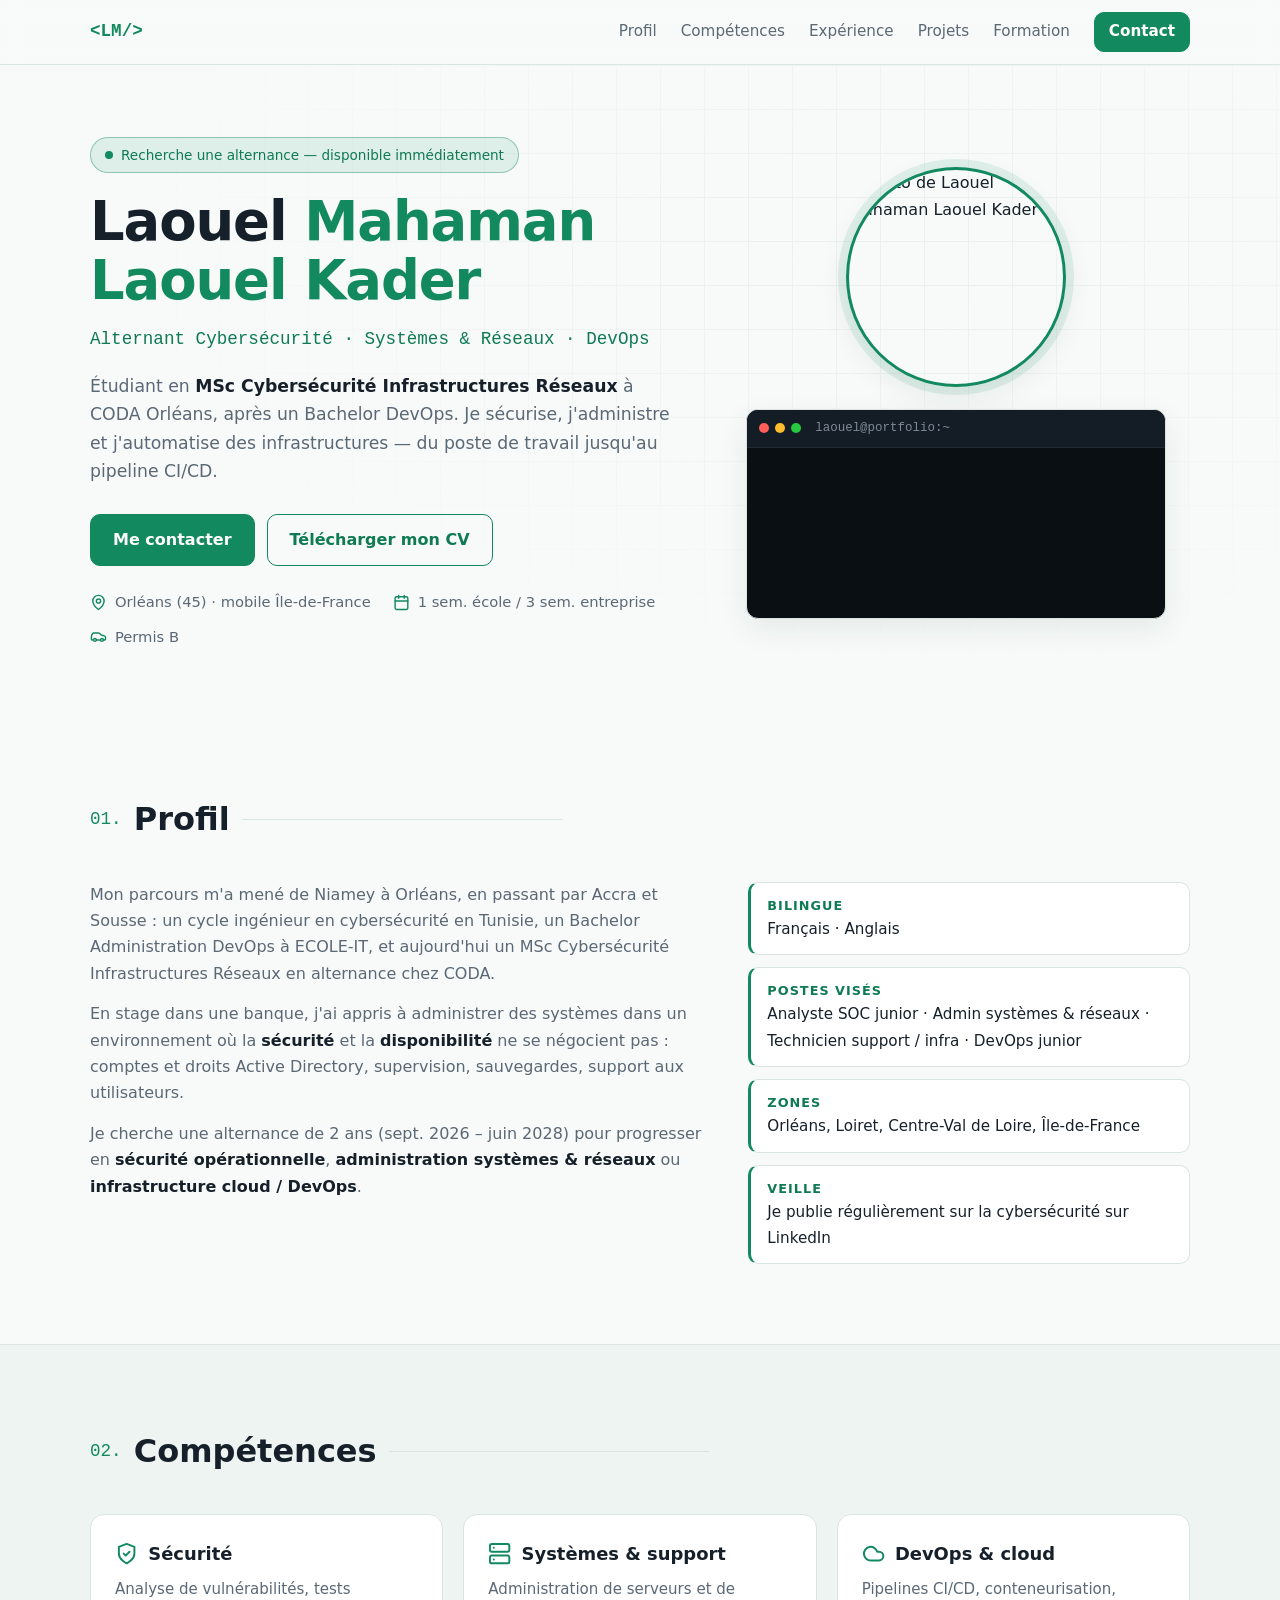
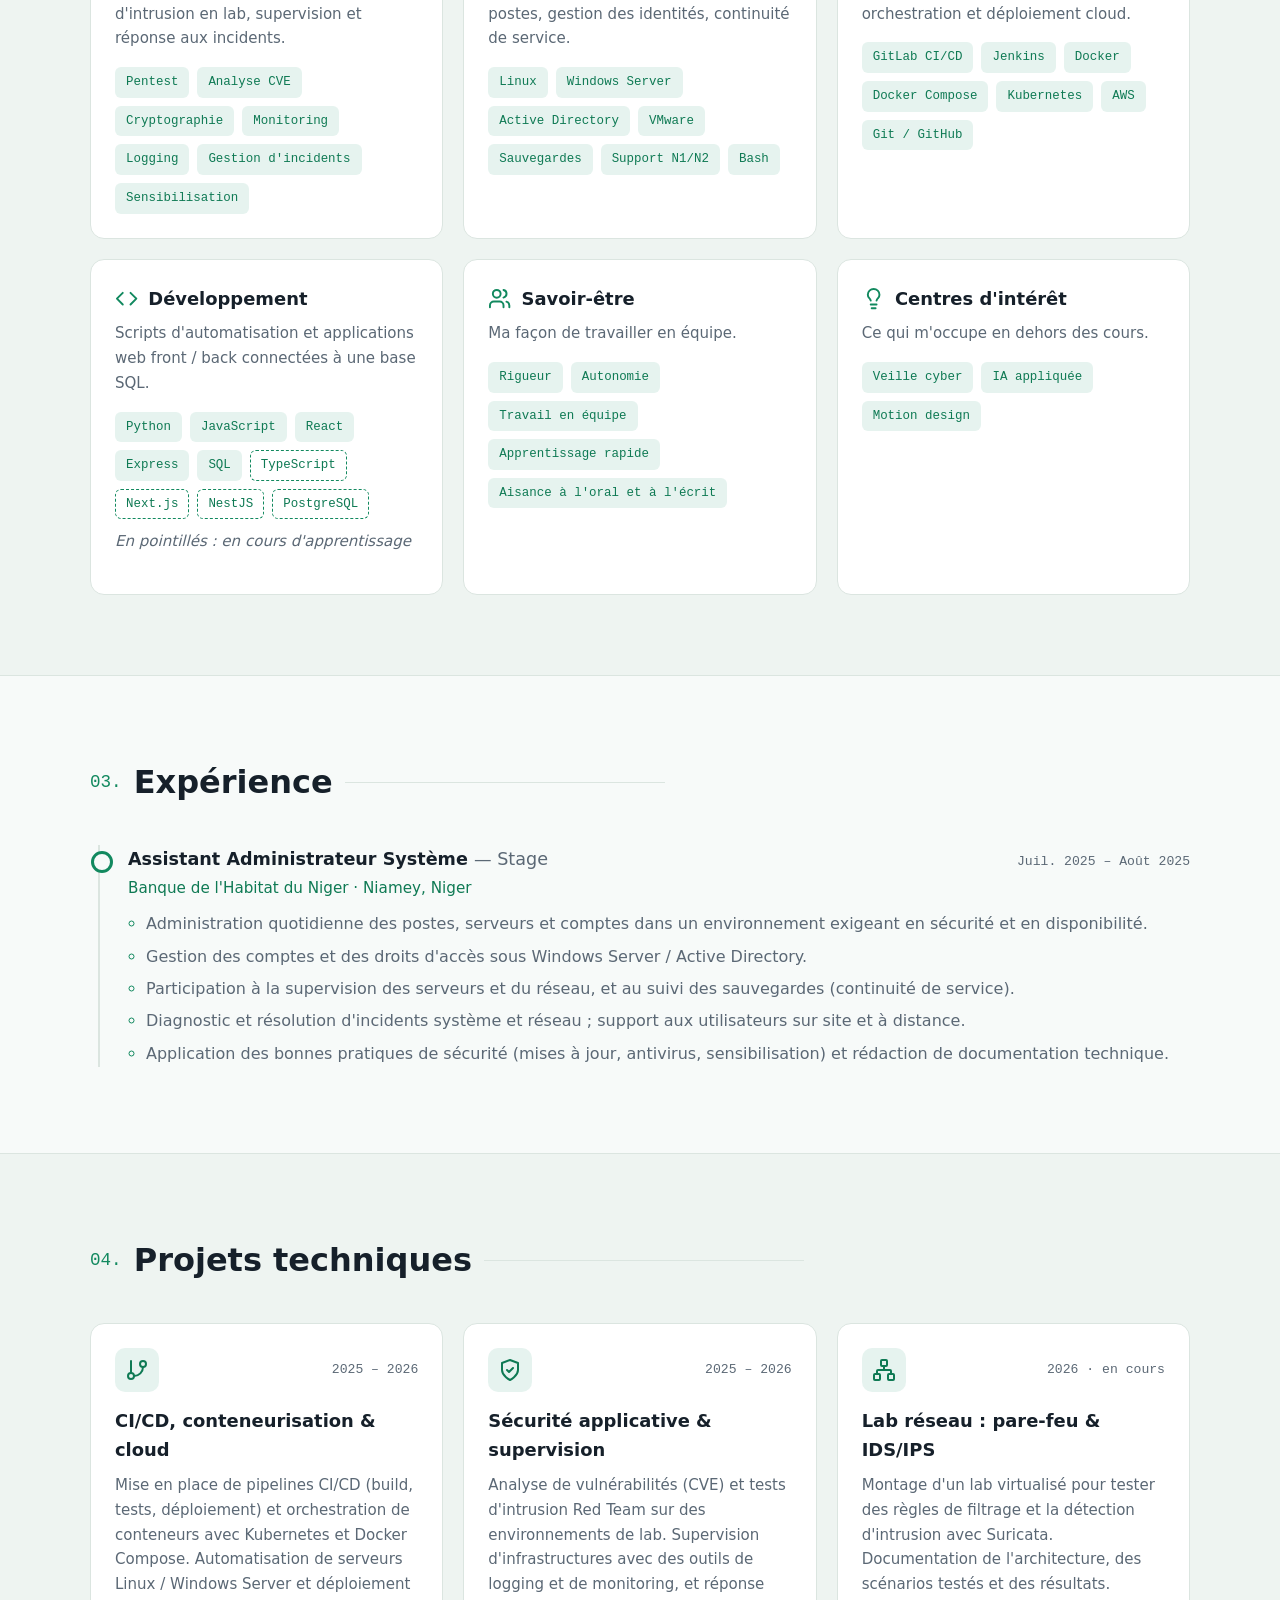
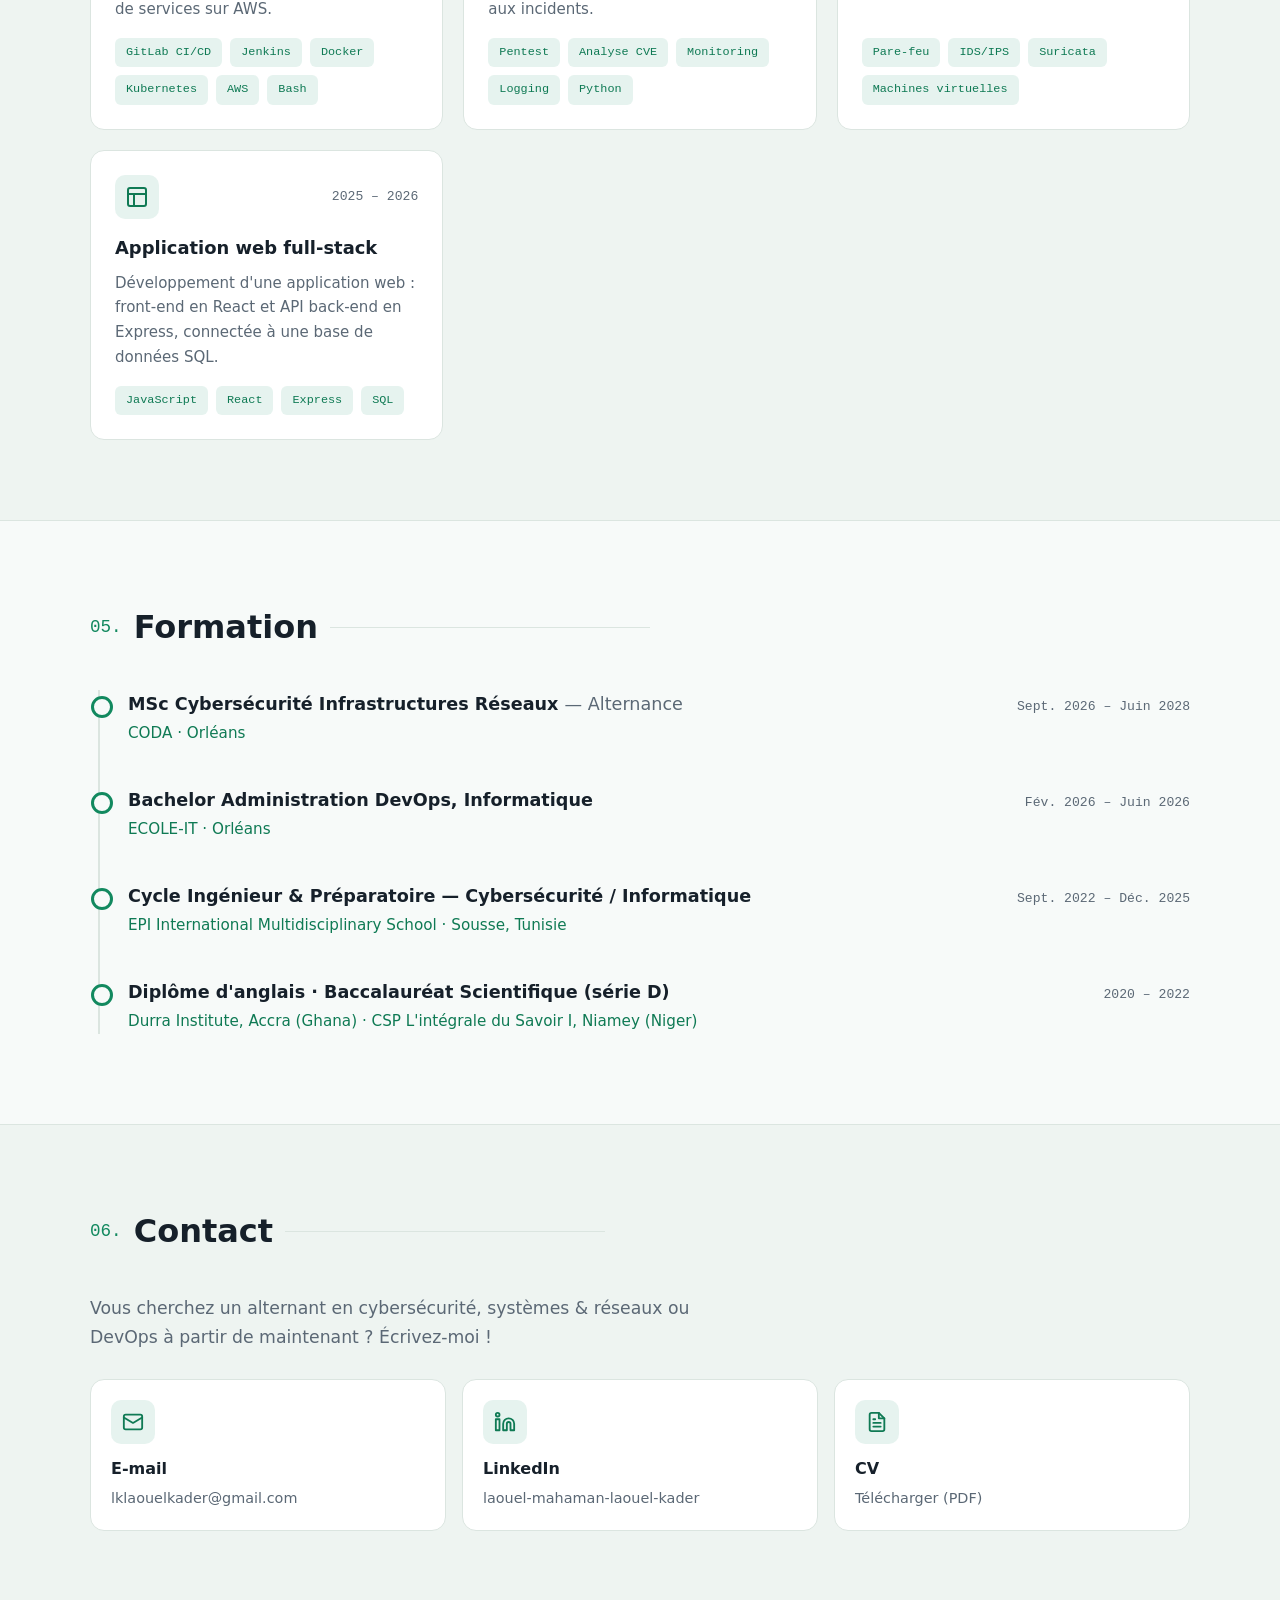
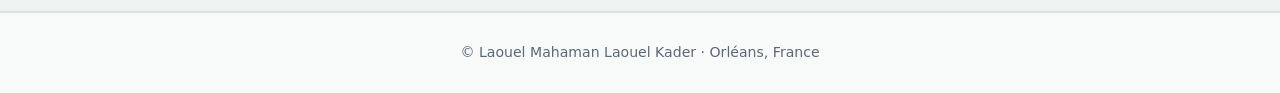
==== index.html @ b9f21e11 "Rename index (2).html to index.html" ====
<!doctype html>
<html lang="fr">
<head>
  <meta charset="utf-8">
  <meta name="viewport" content="width=device-width, initial-scale=1">
  <title>Laouel Mahaman Laouel Kader — Cybersécurité · Systèmes & Réseaux · DevOps</title>
  <meta name="description" content="Portfolio de Laouel Mahaman Laouel Kader, étudiant en MSc Cybersécurité Infrastructures Réseaux (CODA Orléans), à la recherche d'une alternance en cybersécurité, systèmes & réseaux ou DevOps.">
  <meta property="og:title" content="Laouel Mahaman Laouel Kader — Portfolio">
  <meta property="og:description" content="Alternant Cybersécurité · Systèmes & Réseaux · DevOps — Orléans / Île-de-France">
  <meta property="og:image" content="assets/photo.jpg">
  <link rel="icon" href="assets/favicon.png">
  <link rel="stylesheet" href="style.css">
</head>
<body>
  <a class="skip" href="#main">Aller au contenu</a>
  <svg width="0" height="0" style="position:absolute" aria-hidden="true" focusable="false">
    <defs>
      <symbol id="i-pin" viewBox="0 0 24 24"><path d="M20 10c0 6-8 12-8 12S4 16 4 10a8 8 0 1 1 16 0z"/><circle cx="12" cy="10" r="3"/></symbol>
      <symbol id="i-calendar" viewBox="0 0 24 24"><rect x="3" y="4" width="18" height="18" rx="2"/><path d="M16 2v4M8 2v4M3 10h18"/></symbol>
      <symbol id="i-car" viewBox="0 0 24 24"><path d="M19 17h2c.6 0 1-.4 1-1v-3c0-.9-.7-1.7-1.5-1.9C18.7 10.6 16 10 16 10s-1.3-1.4-2.2-2.3c-.5-.4-1.1-.7-1.8-.7H5c-.6 0-1.1.4-1.4.9l-1.4 2.9A3.7 3.7 0 0 0 2 12v4c0 .6.4 1 1 1h2"/><circle cx="7" cy="17" r="2"/><path d="M9 17h6"/><circle cx="17" cy="17" r="2"/></symbol>
      <symbol id="i-shield" viewBox="0 0 24 24"><path d="M12 22s8-4 8-10V5l-8-3-8 3v7c0 6 8 10 8 10z"/><path d="m9 12 2 2 4-4"/></symbol>
      <symbol id="i-server" viewBox="0 0 24 24"><rect x="2" y="2" width="20" height="8" rx="2"/><rect x="2" y="14" width="20" height="8" rx="2"/><path d="M6 6h.01M6 18h.01"/></symbol>
      <symbol id="i-cloud" viewBox="0 0 24 24"><path d="M17.5 19H9a7 7 0 1 1 6.7-9h1.8a4.5 4.5 0 1 1 0 9z"/></symbol>
      <symbol id="i-code" viewBox="0 0 24 24"><path d="m16 18 6-6-6-6M8 6l-6 6 6 6"/></symbol>
      <symbol id="i-users" viewBox="0 0 24 24"><path d="M16 21v-2a4 4 0 0 0-4-4H6a4 4 0 0 0-4 4v2"/><circle cx="9" cy="7" r="4"/><path d="M22 21v-2a4 4 0 0 0-3-3.9M16 3.1a4 4 0 0 1 0 7.8"/></symbol>
      <symbol id="i-bulb" viewBox="0 0 24 24"><path d="M15 14c.2-1 .7-1.7 1.5-2.5 1-.9 1.5-2.2 1.5-3.5A6 6 0 0 0 6 8c0 1 .2 2.2 1.5 3.5.7.7 1.3 1.5 1.5 2.5"/><path d="M9 18h6M10 22h4"/></symbol>
      <symbol id="i-branch" viewBox="0 0 24 24"><path d="M6 3v12"/><circle cx="18" cy="6" r="3"/><circle cx="6" cy="18" r="3"/><path d="M18 9a9 9 0 0 1-9 9"/></symbol>
      <symbol id="i-layout" viewBox="0 0 24 24"><rect x="3" y="3" width="18" height="18" rx="2"/><path d="M3 9h18M9 21V9"/></symbol>
      <symbol id="i-network" viewBox="0 0 24 24"><rect x="16" y="16" width="6" height="6" rx="1"/><rect x="2" y="16" width="6" height="6" rx="1"/><rect x="9" y="2" width="6" height="6" rx="1"/><path d="M5 16v-3a1 1 0 0 1 1-1h12a1 1 0 0 1 1 1v3M12 12V8"/></symbol>
      <symbol id="i-mail" viewBox="0 0 24 24"><rect x="2" y="4" width="20" height="16" rx="2"/><path d="m22 7-10 6L2 7"/></symbol>
      <symbol id="i-linkedin" viewBox="0 0 24 24"><path d="M16 8a6 6 0 0 1 6 6v7h-4v-7a2 2 0 0 0-4 0v7h-4v-7a6 6 0 0 1 6-6z"/><rect x="2" y="9" width="4" height="12"/><circle cx="4" cy="4" r="2"/></symbol>
      <symbol id="i-file" viewBox="0 0 24 24"><path d="M14 2H6a2 2 0 0 0-2 2v16a2 2 0 0 0 2 2h12a2 2 0 0 0 2-2V8z"/><path d="M14 2v6h6M16 13H8M16 17H8M10 9H8"/></symbol>
      <symbol id="i-github" viewBox="0 0 24 24"><path d="M15 22v-4a4.8 4.8 0 0 0-1-3.5c3 0 6-2 6-5.5.08-1.25-.27-2.48-1-3.5.28-1.15.28-2.35 0-3.5 0 0-1 0-3 1.5-2.64-.5-5.36-.5-8 0C6 2 5 2 5 2c-.3 1.15-.3 2.35 0 3.5A5.403 5.403 0 0 0 4 9c0 3.5 3 5.5 6 5.5-.39.49-.68 1.05-.85 1.65-.17.6-.22 1.23-.15 1.85v4"/><path d="M9 18c-4.51 2-5-2-7-2"/></symbol>
    </defs>
  </svg>

  <header class="nav" id="top">
    <div class="wrap nav-inner">
      <a href="#top" class="logo">&lt;LM/&gt;</a>
      <button class="menu-btn" aria-label="Ouvrir le menu" aria-expanded="false"><svg class="ico" aria-hidden="true" focusable="false"><path d="M4 6h16M4 12h16M4 18h16"/></svg></button>
      <nav class="links">
        <a href="#about">Profil</a>
        <a href="#skills">Compétences</a>
        <a href="#experience">Expérience</a>
        <a href="#projects">Projets</a>
        <a href="#education">Formation</a>
        <a href="#contact" class="btn btn-sm">Contact</a>
      </nav>
    </div>
  </header>

  <main id="main">
    <!-- HERO -->
    <section class="hero">
      <div class="wrap hero-grid">
        <div>
          <span class="badge"><span class="dot"></span>Recherche une alternance — disponible immédiatement</span>
          <h1>Laouel <span class="accent">Mahaman Laouel Kader</span></h1>
          <p class="role">Alternant Cybersécurité · Systèmes &amp; Réseaux · DevOps</p>
          <p class="lead">Étudiant en <strong>MSc Cybersécurité Infrastructures Réseaux</strong> à CODA Orléans, après un Bachelor DevOps.
            Je sécurise, j'administre et j'automatise des infrastructures — du poste de travail jusqu'au pipeline CI/CD.</p>
          <div class="cta">
            <a class="btn" href="#contact">Me contacter</a>
            <a class="btn btn-ghost" href="assets/CV_Laouel_Mahaman_Laouel_Kader.pdf" target="_blank" rel="noopener">Télécharger mon CV</a>
          </div>
          <ul class="facts">
            <li><svg class="ico" aria-hidden="true" focusable="false"><use href="#i-pin"/></svg>Orléans (45) · mobile Île-de-France</li>
            <li><svg class="ico" aria-hidden="true" focusable="false"><use href="#i-calendar"/></svg>1 sem. école / 3 sem. entreprise</li>
            <li><svg class="ico" aria-hidden="true" focusable="false"><use href="#i-car"/></svg>Permis B</li>
          </ul>
        </div>
        <div class="hero-side">
          <img class="avatar" src="assets/photo.jpg" alt="Photo de Laouel Mahaman Laouel Kader" width="240" height="240">
          <div class="terminal" aria-hidden="true">
            <div class="term-bar"><span></span><span></span><span></span><em>laouel@portfolio:~</em></div>
            <pre id="term"></pre>
          </div>
        </div>
      </div>
    </section>

    <!-- PROFIL -->
    <section id="about" class="section">
      <div class="wrap">
        <h2><span class="num">01.</span> Profil</h2>
        <div class="about-grid">
          <div>
            <p>Mon parcours m'a mené de Niamey à Orléans, en passant par Accra et Sousse : un cycle ingénieur en cybersécurité en Tunisie,
              un Bachelor Administration DevOps à ECOLE-IT, et aujourd'hui un MSc Cybersécurité Infrastructures Réseaux en alternance chez CODA.</p>
            <p>En stage dans une banque, j'ai appris à administrer des systèmes dans un environnement où la <strong>sécurité</strong> et la
              <strong>disponibilité</strong> ne se négocient pas : comptes et droits Active Directory, supervision, sauvegardes, support aux utilisateurs.</p>
            <p>Je cherche une alternance de 2 ans (sept. 2026 – juin 2028) pour progresser en <strong>sécurité opérationnelle</strong>,
              <strong>administration systèmes &amp; réseaux</strong> ou <strong>infrastructure cloud / DevOps</strong>.</p>
          </div>
          <ul class="cards-mini">
            <li><b>Bilingue</b><span>Français · Anglais</span></li>
            <li><b>Postes visés</b><span>Analyste SOC junior · Admin systèmes &amp; réseaux · Technicien support / infra · DevOps junior</span></li>
            <li><b>Zones</b><span>Orléans, Loiret, Centre-Val de Loire, Île-de-France</span></li>
            <li><b>Veille</b><span>Je publie régulièrement sur la cybersécurité sur LinkedIn</span></li>
          </ul>
        </div>
      </div>
    </section>

    <!-- COMPÉTENCES -->
    <section id="skills" class="section alt">
      <div class="wrap">
        <h2><span class="num">02.</span> Compétences</h2>
        <div class="grid-3">
          <article class="card">
            <h3><svg class="ico" aria-hidden="true" focusable="false"><use href="#i-shield"/></svg>Sécurité</h3>
            <p>Analyse de vulnérabilités, tests d'intrusion en lab, supervision et réponse aux incidents.</p>
            <ul class="tags"><li>Pentest</li><li>Analyse CVE</li><li>Cryptographie</li><li>Monitoring</li><li>Logging</li><li>Gestion d'incidents</li><li>Sensibilisation</li></ul>
          </article>
          <article class="card">
            <h3><svg class="ico" aria-hidden="true" focusable="false"><use href="#i-server"/></svg>Systèmes &amp; support</h3>
            <p>Administration de serveurs et de postes, gestion des identités, continuité de service.</p>
            <ul class="tags"><li>Linux</li><li>Windows Server</li><li>Active Directory</li><li>VMware</li><li>Sauvegardes</li><li>Support N1/N2</li><li>Bash</li></ul>
          </article>
          <article class="card">
            <h3><svg class="ico" aria-hidden="true" focusable="false"><use href="#i-cloud"/></svg>DevOps &amp; cloud</h3>
            <p>Pipelines CI/CD, conteneurisation, orchestration et déploiement cloud.</p>
            <ul class="tags"><li>GitLab CI/CD</li><li>Jenkins</li><li>Docker</li><li>Docker Compose</li><li>Kubernetes</li><li>AWS</li><li>Git / GitHub</li></ul>
          </article>
          <article class="card">
            <h3><svg class="ico" aria-hidden="true" focusable="false"><use href="#i-code"/></svg>Développement</h3>
            <p>Scripts d'automatisation et applications web front / back connectées à une base SQL.</p>
            <ul class="tags"><li>Python</li><li>JavaScript</li><li>React</li><li>Express</li><li>SQL</li><li class="learning">TypeScript</li><li class="learning">Next.js</li><li class="learning">NestJS</li><li class="learning">PostgreSQL</li></ul>
            <p class="hint">En pointillés : en cours d'apprentissage</p>
          </article>
          <article class="card">
            <h3><svg class="ico" aria-hidden="true" focusable="false"><use href="#i-users"/></svg>Savoir-être</h3>
            <p>Ma façon de travailler en équipe.</p>
            <ul class="tags"><li>Rigueur</li><li>Autonomie</li><li>Travail en équipe</li><li>Apprentissage rapide</li><li>Aisance à l'oral et à l'écrit</li></ul>
          </article>
          <article class="card">
            <h3><svg class="ico" aria-hidden="true" focusable="false"><use href="#i-bulb"/></svg>Centres d'intérêt</h3>
            <p>Ce qui m'occupe en dehors des cours.</p>
            <ul class="tags"><li>Veille cyber</li><li>IA appliquée</li><li>Motion design</li></ul>
          </article>
        </div>
      </div>
    </section>

    <!-- EXPÉRIENCE -->
    <section id="experience" class="section">
      <div class="wrap">
        <h2><span class="num">03.</span> Expérience</h2>
        <ol class="timeline">
          <li>
            <div class="tl-head">
              <h3>Assistant Administrateur Système <span class="muted">— Stage</span></h3>
              <span class="date">Juil. 2025 – Août 2025</span>
            </div>
            <p class="org">Banque de l'Habitat du Niger · Niamey, Niger</p>
            <ul class="bullets">
              <li>Administration quotidienne des postes, serveurs et comptes dans un environnement exigeant en sécurité et en disponibilité.</li>
              <li>Gestion des comptes et des droits d'accès sous Windows Server / Active Directory.</li>
              <li>Participation à la supervision des serveurs et du réseau, et au suivi des sauvegardes (continuité de service).</li>
              <li>Diagnostic et résolution d'incidents système et réseau ; support aux utilisateurs sur site et à distance.</li>
              <li>Application des bonnes pratiques de sécurité (mises à jour, antivirus, sensibilisation) et rédaction de documentation technique.</li>
            </ul>
          </li>
        </ol>
      </div>
    </section>

    <!-- PROJETS -->
    <section id="projects" class="section alt">
      <div class="wrap">
        <h2><span class="num">04.</span> Projets techniques</h2>
        <div class="grid-3">
          <article class="card project">
            <div class="p-top"><span class="p-icon"><svg class="ico" aria-hidden="true" focusable="false"><use href="#i-branch"/></svg></span><span class="date">2025 – 2026</span></div>
            <h3>CI/CD, conteneurisation &amp; cloud</h3>
            <p>Mise en place de pipelines CI/CD (build, tests, déploiement) et orchestration de conteneurs avec Kubernetes et Docker Compose.
              Automatisation de serveurs Linux / Windows Server et déploiement de services sur AWS.</p>
            <ul class="tags sm"><li>GitLab CI/CD</li><li>Jenkins</li><li>Docker</li><li>Kubernetes</li><li>AWS</li><li>Bash</li></ul>
            <!-- Ajoute ici le lien vers le dépôt GitHub du projet, par ex. :
            <a class="p-link" href="https://github.com/TON-PSEUDO/nom-du-repo" target="_blank" rel="noopener">Voir le code →</a> -->
          </article>
          <article class="card project">
            <div class="p-top"><span class="p-icon"><svg class="ico" aria-hidden="true" focusable="false"><use href="#i-shield"/></svg></span><span class="date">2025 – 2026</span></div>
            <h3>Sécurité applicative &amp; supervision</h3>
            <p>Analyse de vulnérabilités (CVE) et tests d'intrusion Red Team sur des environnements de lab.
              Supervision d'infrastructures avec des outils de logging et de monitoring, et réponse aux incidents.</p>
            <ul class="tags sm"><li>Pentest</li><li>Analyse CVE</li><li>Monitoring</li><li>Logging</li><li>Python</li></ul>
            <!-- <a class="p-link" href="https://github.com/TON-PSEUDO/nom-du-repo" target="_blank" rel="noopener">Voir le code →</a> -->
          </article>
          <article class="card project">
            <div class="p-top"><span class="p-icon"><svg class="ico" aria-hidden="true" focusable="false"><use href="#i-network"/></svg></span><span class="date">2026 · en cours</span></div>
            <h3>Lab réseau : pare-feu &amp; IDS/IPS</h3>
            <p>Montage d'un lab virtualisé pour tester des règles de filtrage et la détection d'intrusion avec Suricata.
              Documentation de l'architecture, des scénarios testés et des résultats.</p>
            <ul class="tags sm"><li>Pare-feu</li><li>IDS/IPS</li><li>Suricata</li><li>Machines virtuelles</li></ul>
          </article>
          <article class="card project">
            <div class="p-top"><span class="p-icon"><svg class="ico" aria-hidden="true" focusable="false"><use href="#i-layout"/></svg></span><span class="date">2025 – 2026</span></div>
            <h3>Application web full-stack</h3>
            <p>Développement d'une application web : front-end en React et API back-end en Express, connectée à une base de données SQL.</p>
            <ul class="tags sm"><li>JavaScript</li><li>React</li><li>Express</li><li>SQL</li></ul>
            <!-- <a class="p-link" href="https://github.com/TON-PSEUDO/nom-du-repo" target="_blank" rel="noopener">Voir le code →</a> -->
          </article>
        </div>
      </div>
    </section>

    <!-- FORMATION -->
    <section id="education" class="section">
      <div class="wrap">
        <h2><span class="num">05.</span> Formation</h2>
        <ol class="timeline">
          <li>
            <div class="tl-head"><h3>MSc Cybersécurité Infrastructures Réseaux <span class="muted">— Alternance</span></h3><span class="date">Sept. 2026 – Juin 2028</span></div>
            <p class="org">CODA · Orléans</p>
          </li>
          <li>
            <div class="tl-head"><h3>Bachelor Administration DevOps, Informatique</h3><span class="date">Fév. 2026 – Juin 2026</span></div>
            <p class="org">ECOLE-IT · Orléans</p>
          </li>
          <li>
            <div class="tl-head"><h3>Cycle Ingénieur &amp; Préparatoire — Cybersécurité / Informatique</h3><span class="date">Sept. 2022 – Déc. 2025</span></div>
            <p class="org">EPI International Multidisciplinary School · Sousse, Tunisie</p>
          </li>
          <li>
            <div class="tl-head"><h3>Diplôme d'anglais · Baccalauréat Scientifique (série D)</h3><span class="date">2020 – 2022</span></div>
            <p class="org">Durra Institute, Accra (Ghana) · CSP L'intégrale du Savoir I, Niamey (Niger)</p>
          </li>
        </ol>
      </div>
    </section>

    <!-- CONTACT -->
    <section id="contact" class="section alt">
      <div class="wrap contact">
        <h2><span class="num">06.</span> Contact</h2>
        <p class="lead">Vous cherchez un alternant en cybersécurité, systèmes &amp; réseaux ou DevOps à partir de maintenant ? Écrivez-moi !</p>
        <div class="contact-grid">
          <a class="contact-card" href="mailto:lklaouelkader@gmail.com"><span><svg class="ico" aria-hidden="true" focusable="false"><use href="#i-mail"/></svg></span><b>E-mail</b><em>lklaouelkader@gmail.com</em></a>
          <a class="contact-card" href="https://www.linkedin.com/in/laouel-mahaman-laouel-kader" target="_blank" rel="noopener"><span><svg class="ico" aria-hidden="true" focusable="false"><use href="#i-linkedin"/></svg></span><b>LinkedIn</b><em>laouel-mahaman-laouel-kader</em></a>
          <a class="contact-card" href="assets/CV_Laouel_Mahaman_Laouel_Kader.pdf" target="_blank" rel="noopener"><span><svg class="ico" aria-hidden="true" focusable="false"><use href="#i-file"/></svg></span><b>CV</b><em>Télécharger (PDF)</em></a>
          <!-- Décommente pour ajouter ton GitHub :
          <a class="contact-card" href="https://github.com/TON-PSEUDO" target="_blank" rel="noopener"><span><svg class="ico" aria-hidden="true" focusable="false"><use href="#i-github"/></svg></span><b>GitHub</b><em>TON-PSEUDO</em></a> -->
        </div>
      </div>
    </section>
  </main>

  <footer class="footer">
    <div class="wrap">© <span id="year"></span> Laouel Mahaman Laouel Kader · Orléans, France</div>
  </footer>

  <script src="script.js"></script>
</body>
</html>
---- style.css ----
/* ===== Thème (sombre par défaut, clair si le système le demande ou via data-theme) ===== */
:root {
  --bg: #0d141c;
  --bg-alt: #111b25;
  --card: #16222e;
  --border: #243241;
  --text: #e6edf3;
  --muted: #9aa8b6;
  --accent: #22b07d;
  --accent-2: #39d39a;
  --accent-soft: rgba(34, 176, 125, .12);
  --shadow: 0 10px 30px rgba(0, 0, 0, .35);
  --radius: 14px;
  --mono: ui-monospace, "SFMono-Regular", "JetBrains Mono", Menlo, Consolas, monospace;
  color-scheme: dark;
}
@media (prefers-color-scheme: light) {
  :root:not([data-theme="dark"]) {
    --bg: #f7faf9; --bg-alt: #eef4f1; --card: #ffffff; --border: #dbe5e0;
    --text: #16202a; --muted: #5b6875; --accent: #12895f; --accent-2: #0f7a54;
    --accent-soft: rgba(18, 137, 95, .1); --shadow: 0 10px 30px rgba(16, 40, 30, .08);
    color-scheme: light;
  }
}

* { box-sizing: border-box; margin: 0; padding: 0; }
html { scroll-behavior: smooth; scroll-padding-top: 72px; }
body {
  font-family: system-ui, -apple-system, "Segoe UI", Roboto, "Helvetica Neue", Arial, sans-serif;
  background: var(--bg); color: var(--text); line-height: 1.65; font-size: 16px;
  -webkit-font-smoothing: antialiased;
}
img { max-width: 100%; display: block; }
.ico {
  width: 1.15em; height: 1.15em; flex-shrink: 0;
  fill: none; stroke: currentColor; stroke-width: 2; stroke-linecap: round; stroke-linejoin: round;
}
a { color: var(--accent-2); text-decoration: none; }
a:hover { text-decoration: underline; }
strong { color: var(--text); }
.wrap { width: min(1100px, 100% - 32px); margin-inline: auto; }
.skip { position: absolute; left: -999px; top: 8px; background: var(--accent); color: #fff; padding: 8px 12px; border-radius: 8px; z-index: 100; }
.skip:focus { left: 8px; }
.accent { color: var(--accent); }
.muted { color: var(--muted); font-weight: 400; }

/* ===== Boutons ===== */
.btn {
  display: inline-flex; align-items: center; gap: 8px; padding: 12px 22px; border-radius: 10px;
  background: var(--accent); color: #fff; font-weight: 600; border: 1px solid var(--accent);
  transition: transform .15s, background .15s;
}
.btn:hover { text-decoration: none; transform: translateY(-2px); background: var(--accent-2); }
.btn-ghost { background: transparent; color: var(--accent-2); }
.btn-ghost:hover { background: var(--accent-soft); }
.btn-sm { padding: 6px 14px; font-size: .9rem; color: #fff !important; }

/* ===== Navigation ===== */
.nav {
  position: sticky; top: 0; z-index: 50; backdrop-filter: blur(10px);
  background: color-mix(in srgb, var(--bg) 82%, transparent); border-bottom: 1px solid var(--border);
}
.nav-inner { display: flex; align-items: center; justify-content: space-between; height: 64px; }
.logo { font-family: var(--mono); font-weight: 700; color: var(--accent); font-size: 1.1rem; }
.links { display: flex; align-items: center; gap: 24px; }
.links a { color: var(--muted); font-size: .95rem; }
.links a:hover { color: var(--text); text-decoration: none; }
.menu-btn { display: none; background: none; border: 1px solid var(--border); color: var(--text); font-size: 1.2rem; border-radius: 8px; padding: 6px 10px; cursor: pointer; line-height: 0; }

/* ===== Hero ===== */
.hero { padding: 72px 0 64px; position: relative; overflow: hidden; }
.hero::before {
  content: ""; position: absolute; inset: 0; pointer-events: none; opacity: .5;
  background-image: linear-gradient(var(--border) 1px, transparent 1px), linear-gradient(90deg, var(--border) 1px, transparent 1px);
  background-size: 44px 44px;
  mask-image: radial-gradient(ellipse at 70% 30%, #000 0%, transparent 65%);
}
.hero-grid { display: grid; grid-template-columns: 1.25fr 1fr; gap: 48px; align-items: center; position: relative; }
.badge {
  display: inline-flex; align-items: center; gap: 8px; font-size: .85rem; color: var(--accent-2);
  background: var(--accent-soft); border: 1px solid color-mix(in srgb, var(--accent) 40%, transparent);
  padding: 6px 14px; border-radius: 999px; margin-bottom: 20px;
}
.dot { width: 8px; height: 8px; border-radius: 50%; background: var(--accent); box-shadow: 0 0 0 0 var(--accent); animation: pulse 2s infinite; }
@keyframes pulse { 0% { box-shadow: 0 0 0 0 rgba(34,176,125,.6) } 70% { box-shadow: 0 0 0 10px rgba(34,176,125,0) } 100% { box-shadow: 0 0 0 0 rgba(34,176,125,0) } }
h1 { font-size: clamp(2.1rem, 5vw, 3.4rem); line-height: 1.08; font-weight: 800; letter-spacing: -.02em; }
.role { font-family: var(--mono); color: var(--accent-2); margin: 14px 0 18px; font-size: clamp(.95rem, 2vw, 1.1rem); }
.lead { color: var(--muted); font-size: 1.08rem; max-width: 60ch; }
.cta { display: flex; flex-wrap: wrap; gap: 12px; margin: 28px 0 24px; }
.facts { list-style: none; display: flex; flex-wrap: wrap; gap: 10px 22px; color: var(--muted); font-size: .92rem; }
.facts li { display: inline-flex; align-items: center; gap: 8px; }
.facts .ico { color: var(--accent); }

.hero-side { display: flex; flex-direction: column; align-items: center; gap: 22px; }
.avatar {
  width: 220px; height: 220px; border-radius: 50%; object-fit: cover;
  border: 3px solid var(--accent); box-shadow: 0 0 0 8px var(--accent-soft), var(--shadow);
}
.terminal { width: 100%; max-width: 420px; background: #0a0f14; border: 1px solid var(--border); border-radius: 12px; box-shadow: var(--shadow); overflow: hidden; }
.term-bar { display: flex; align-items: center; gap: 6px; padding: 8px 12px; background: #141c25; border-bottom: 1px solid #1f2a36; }
.term-bar span { width: 10px; height: 10px; border-radius: 50%; background: #ff5f57; }
.term-bar span:nth-child(2) { background: #febc2e; }
.term-bar span:nth-child(3) { background: #28c840; }
.term-bar em { margin-left: 8px; font-style: normal; color: #7d8a97; font-family: var(--mono); font-size: .78rem; }
.terminal pre { font-family: var(--mono); font-size: .82rem; color: #c9d6e2; padding: 14px 16px; min-height: 170px; white-space: pre-wrap; }
.terminal .p { color: #39d39a; }
.terminal .ok { color: #39d39a; }
.cursor { display: inline-block; width: 8px; background: #39d39a; animation: blink 1s steps(1) infinite; }
@keyframes blink { 50% { opacity: 0; } }

/* ===== Sections ===== */
.section { padding: 80px 0; }
.section.alt { background: var(--bg-alt); border-block: 1px solid var(--border); }
h2 { font-size: clamp(1.6rem, 3vw, 2rem); margin-bottom: 36px; display: flex; align-items: center; gap: 12px; }
h2::after { content: ""; flex: 1; height: 1px; background: var(--border); max-width: 320px; }
.num { font-family: var(--mono); color: var(--accent); font-size: 1.1rem; font-weight: 500; }
.section p + p { margin-top: 14px; }

.about-grid { display: grid; grid-template-columns: 1.4fr 1fr; gap: 40px; }
.about-grid > div p { color: var(--muted); }
.cards-mini { list-style: none; display: grid; gap: 12px; }
.cards-mini li { background: var(--card); border: 1px solid var(--border); border-left: 3px solid var(--accent); border-radius: 10px; padding: 12px 16px; }
.cards-mini b { display: block; font-size: .8rem; text-transform: uppercase; letter-spacing: .08em; color: var(--accent-2); }
.cards-mini span { font-size: .95rem; }

.grid-3 { display: grid; grid-template-columns: repeat(3, 1fr); gap: 20px; }
.card {
  background: var(--card); border: 1px solid var(--border); border-radius: var(--radius); padding: 24px;
  transition: transform .2s, border-color .2s, box-shadow .2s;
}
.card:hover { transform: translateY(-4px); border-color: color-mix(in srgb, var(--accent) 55%, var(--border)); box-shadow: var(--shadow); }
.card h3 { font-size: 1.12rem; margin-bottom: 8px; display: flex; align-items: center; gap: 10px; }
.card h3 .ico { color: var(--accent); width: 1.3em; height: 1.3em; }
.card > p { color: var(--muted); font-size: .94rem; margin-bottom: 16px; }
.tags { list-style: none; display: flex; flex-wrap: wrap; gap: 8px; }
.tags li {
  font-family: var(--mono); font-size: .78rem; padding: 4px 10px; border-radius: 6px;
  background: var(--accent-soft); color: var(--accent-2); border: 1px solid transparent;
}
.tags li.learning { background: transparent; border: 1px dashed var(--accent); }
.tags.sm li { font-size: .74rem; }
.hint { color: var(--muted); font-size: .78rem; margin-top: 10px; font-style: italic; }

.project { display: flex; flex-direction: column; }
.project .tags { margin-top: auto; }
.p-top { display: flex; justify-content: space-between; align-items: center; margin-bottom: 14px; }
.p-icon {
  display: inline-flex; align-items: center; justify-content: center; width: 44px; height: 44px;
  border-radius: 10px; background: var(--accent-soft); color: var(--accent-2);
}
.p-icon .ico { width: 24px; height: 24px; }
.date { font-family: var(--mono); font-size: .82rem; color: var(--muted); white-space: nowrap; }
.p-link { display: inline-block; margin-top: 16px; font-weight: 600; }

/* ===== Timeline ===== */
.timeline { list-style: none; border-left: 2px solid var(--border); margin-left: 8px; }
.timeline > li { position: relative; padding: 0 0 30px 28px; }
.timeline > li:last-child { padding-bottom: 0; }
.timeline > li::before {
  content: ""; position: absolute; left: -9px; top: 6px; width: 16px; height: 16px; border-radius: 50%;
  background: var(--bg); border: 3px solid var(--accent);
}
.tl-head { display: flex; justify-content: space-between; gap: 16px; flex-wrap: wrap; align-items: baseline; }
.tl-head h3 { font-size: 1.1rem; }
.org { color: var(--accent-2); font-size: .95rem; margin: 2px 0 10px; }
.bullets { padding-left: 18px; color: var(--muted); }
.bullets li { margin-bottom: 6px; }
.bullets li::marker { color: var(--accent); }

/* ===== Contact ===== */
.contact .lead { margin-bottom: 28px; }
.contact-grid { display: grid; grid-template-columns: repeat(auto-fit, minmax(220px, 1fr)); gap: 16px; }
.contact-card {
  display: flex; flex-direction: column; gap: 4px; background: var(--card); border: 1px solid var(--border);
  border-radius: var(--radius); padding: 20px; color: var(--text); transition: transform .2s, border-color .2s;
}
.contact-card:hover { text-decoration: none; transform: translateY(-3px); border-color: var(--accent); }
.contact-card span {
  display: inline-flex; align-items: center; justify-content: center; width: 44px; height: 44px; margin-bottom: 8px;
  border-radius: 10px; background: var(--accent-soft); color: var(--accent-2);
}
.contact-card span .ico { width: 22px; height: 22px; }
.contact-card em { font-style: normal; color: var(--muted); font-size: .9rem; overflow-wrap: anywhere; }

.footer { padding: 28px 0; text-align: center; color: var(--muted); font-size: .88rem; border-top: 1px solid var(--border); }

/* ===== Apparition au scroll ===== */
.reveal { opacity: 0; transform: translateY(18px); transition: opacity .6s ease, transform .6s ease; }
.reveal.visible { opacity: 1; transform: none; }
@media (prefers-reduced-motion: reduce) {
  html { scroll-behavior: auto; }
  .reveal { opacity: 1; transform: none; transition: none; }
  .dot, .cursor { animation: none; }
}

/* ===== Responsive ===== */
@media (max-width: 900px) {
  .hero-grid, .about-grid { grid-template-columns: 1fr; }
  .hero-side { order: -1; }
  .avatar { width: 160px; height: 160px; }
  .terminal { display: none; }
  .grid-3 { grid-template-columns: 1fr 1fr; }
}
@media (max-width: 720px) {
  .menu-btn { display: block; }
  .links {
    display: none; position: absolute; top: 64px; left: 0; right: 0; flex-direction: column; gap: 0;
    background: var(--bg); border-bottom: 1px solid var(--border); padding: 8px 16px 16px;
  }
  .links.open { display: flex; }
  .links a { padding: 10px 0; width: 100%; }
  .links .btn-sm { justify-content: center; margin-top: 8px; }
  .grid-3 { grid-template-columns: 1fr; }
  .hero { padding: 40px 0 48px; }
  .section { padding: 60px 0; }
  .terminal pre { font-size: .75rem; }
}
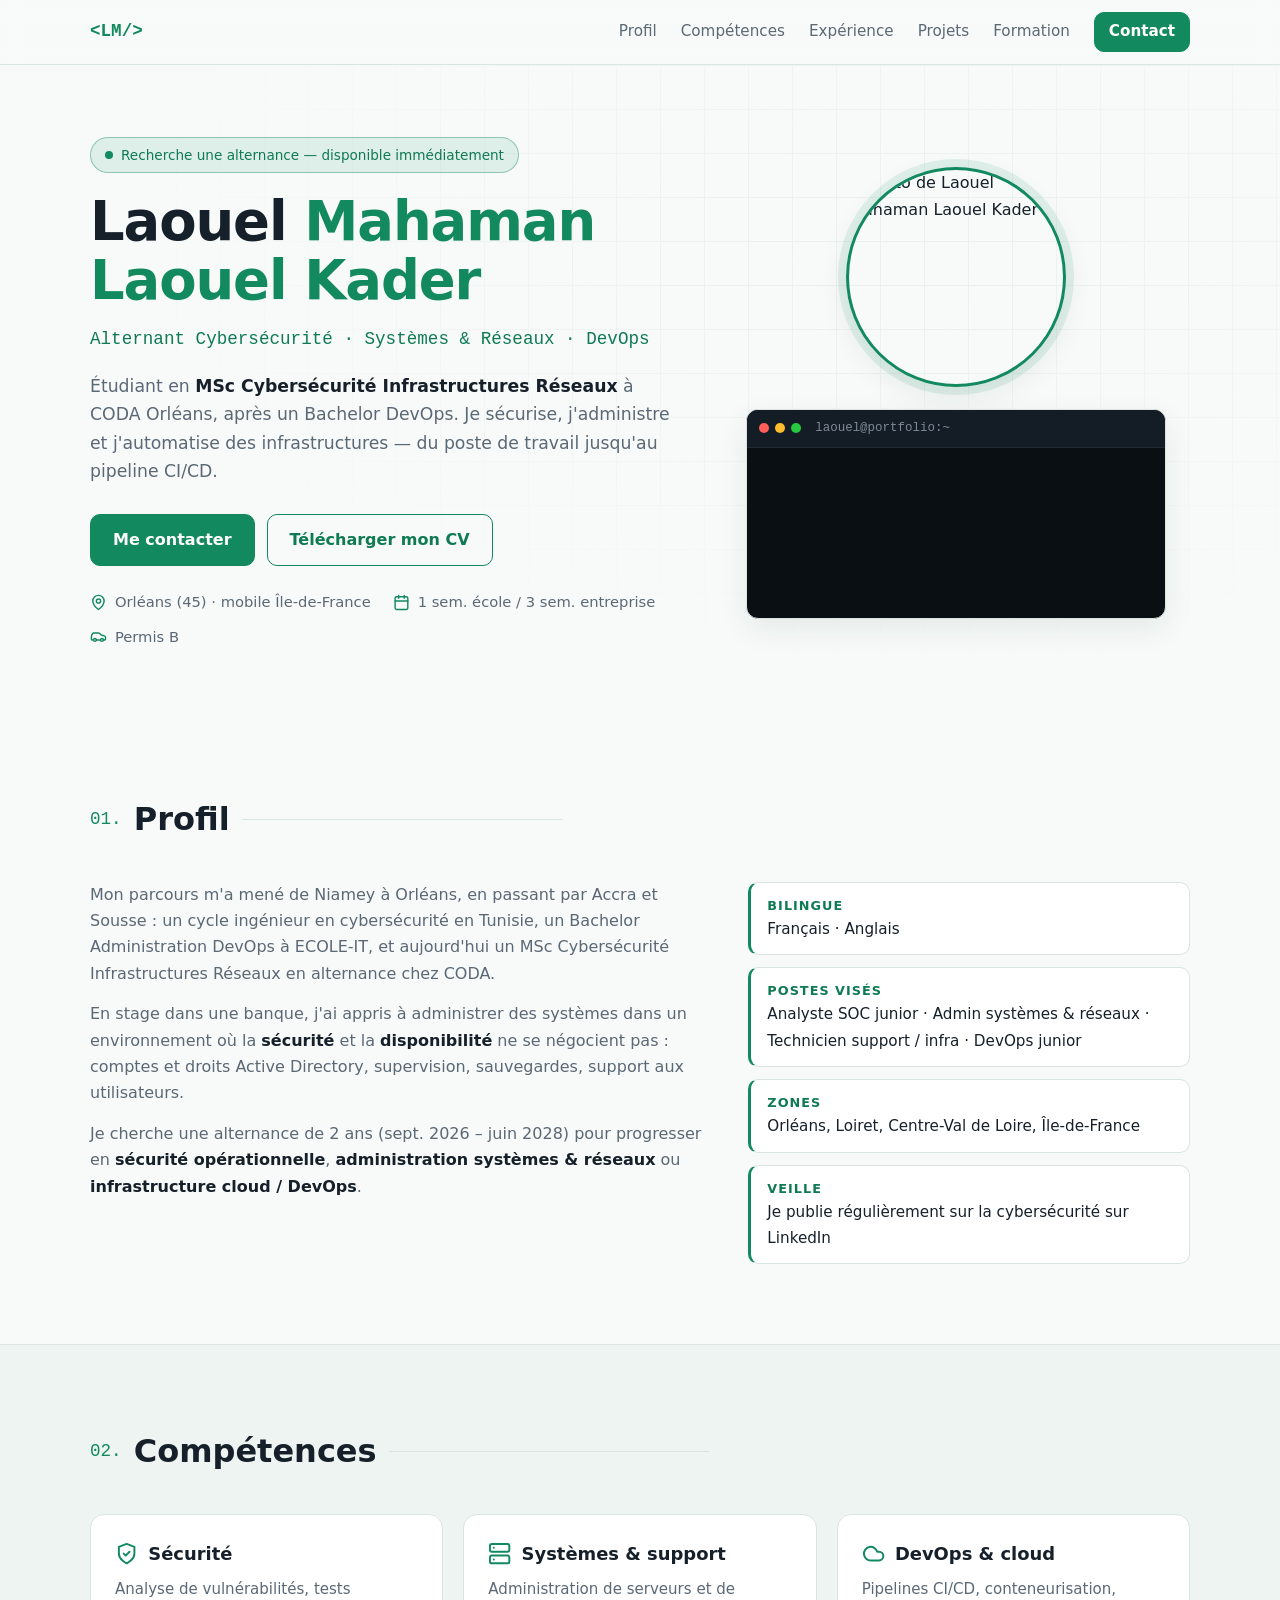
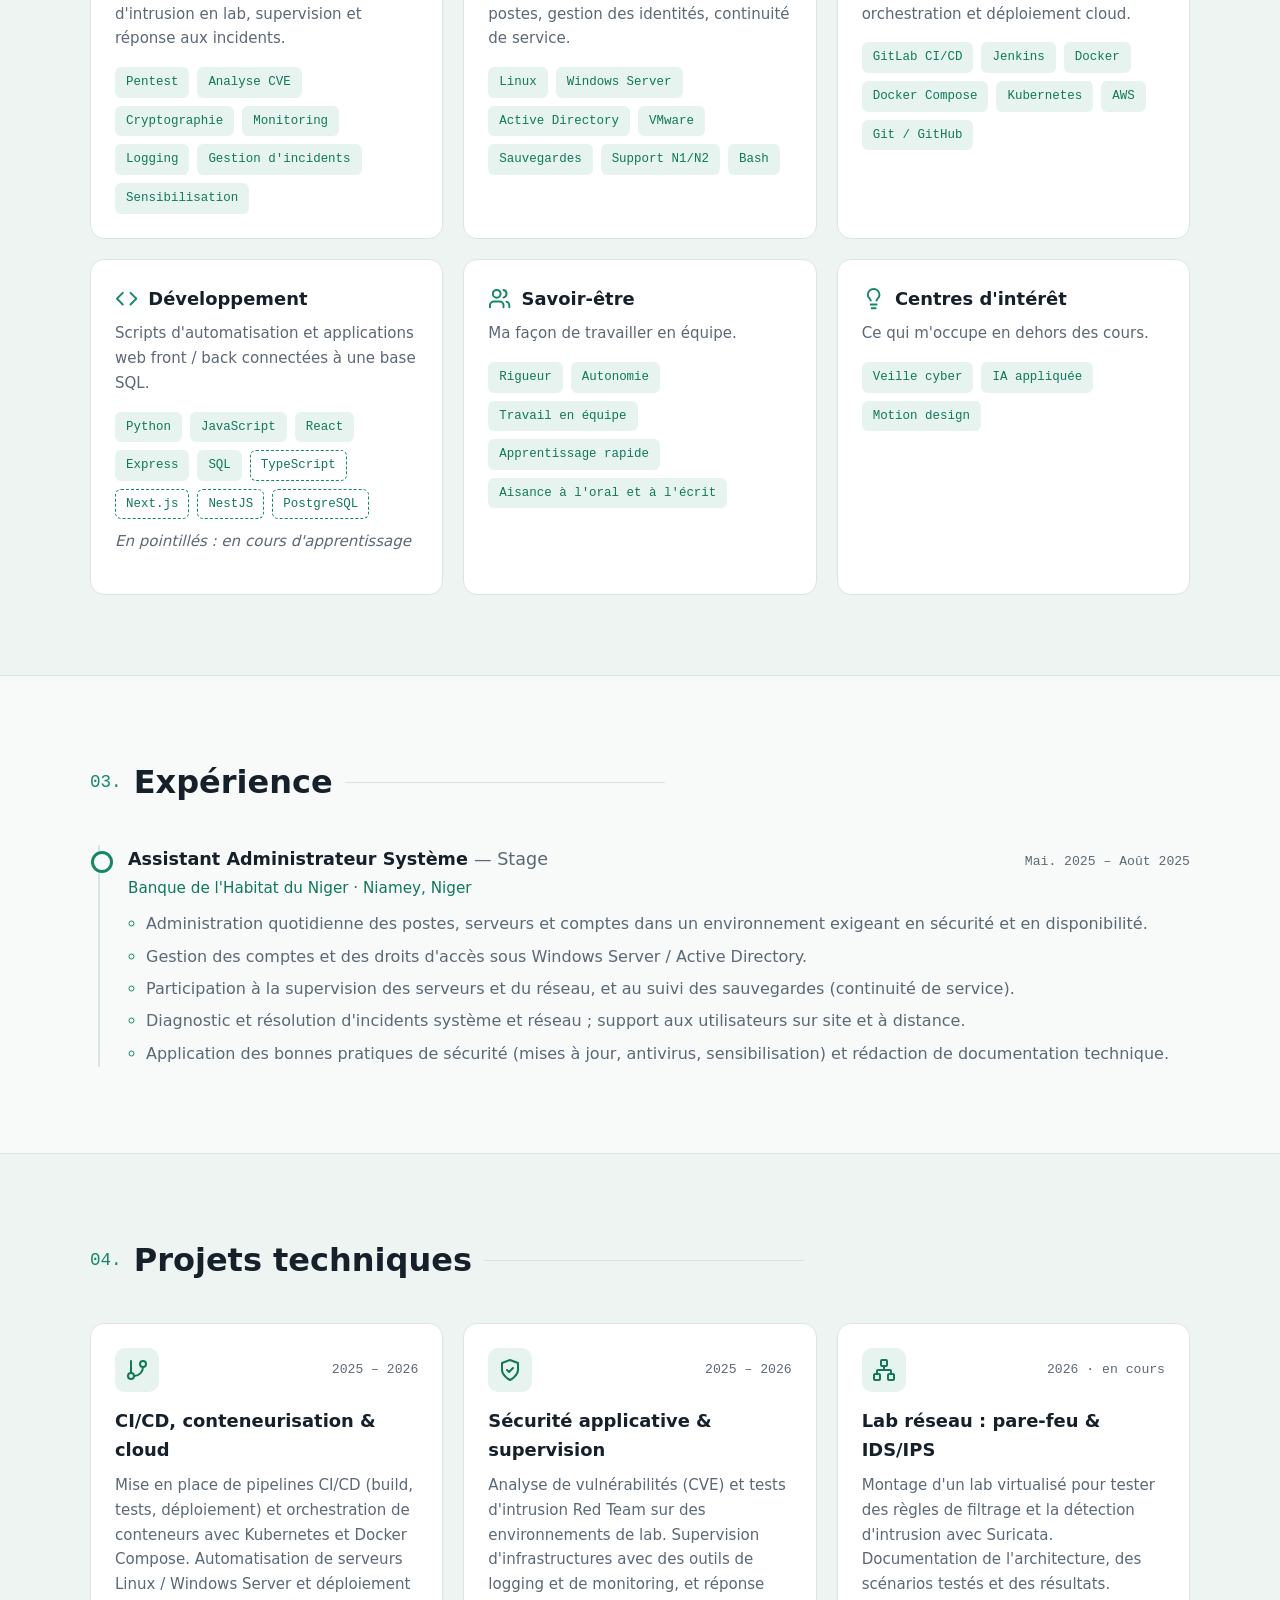
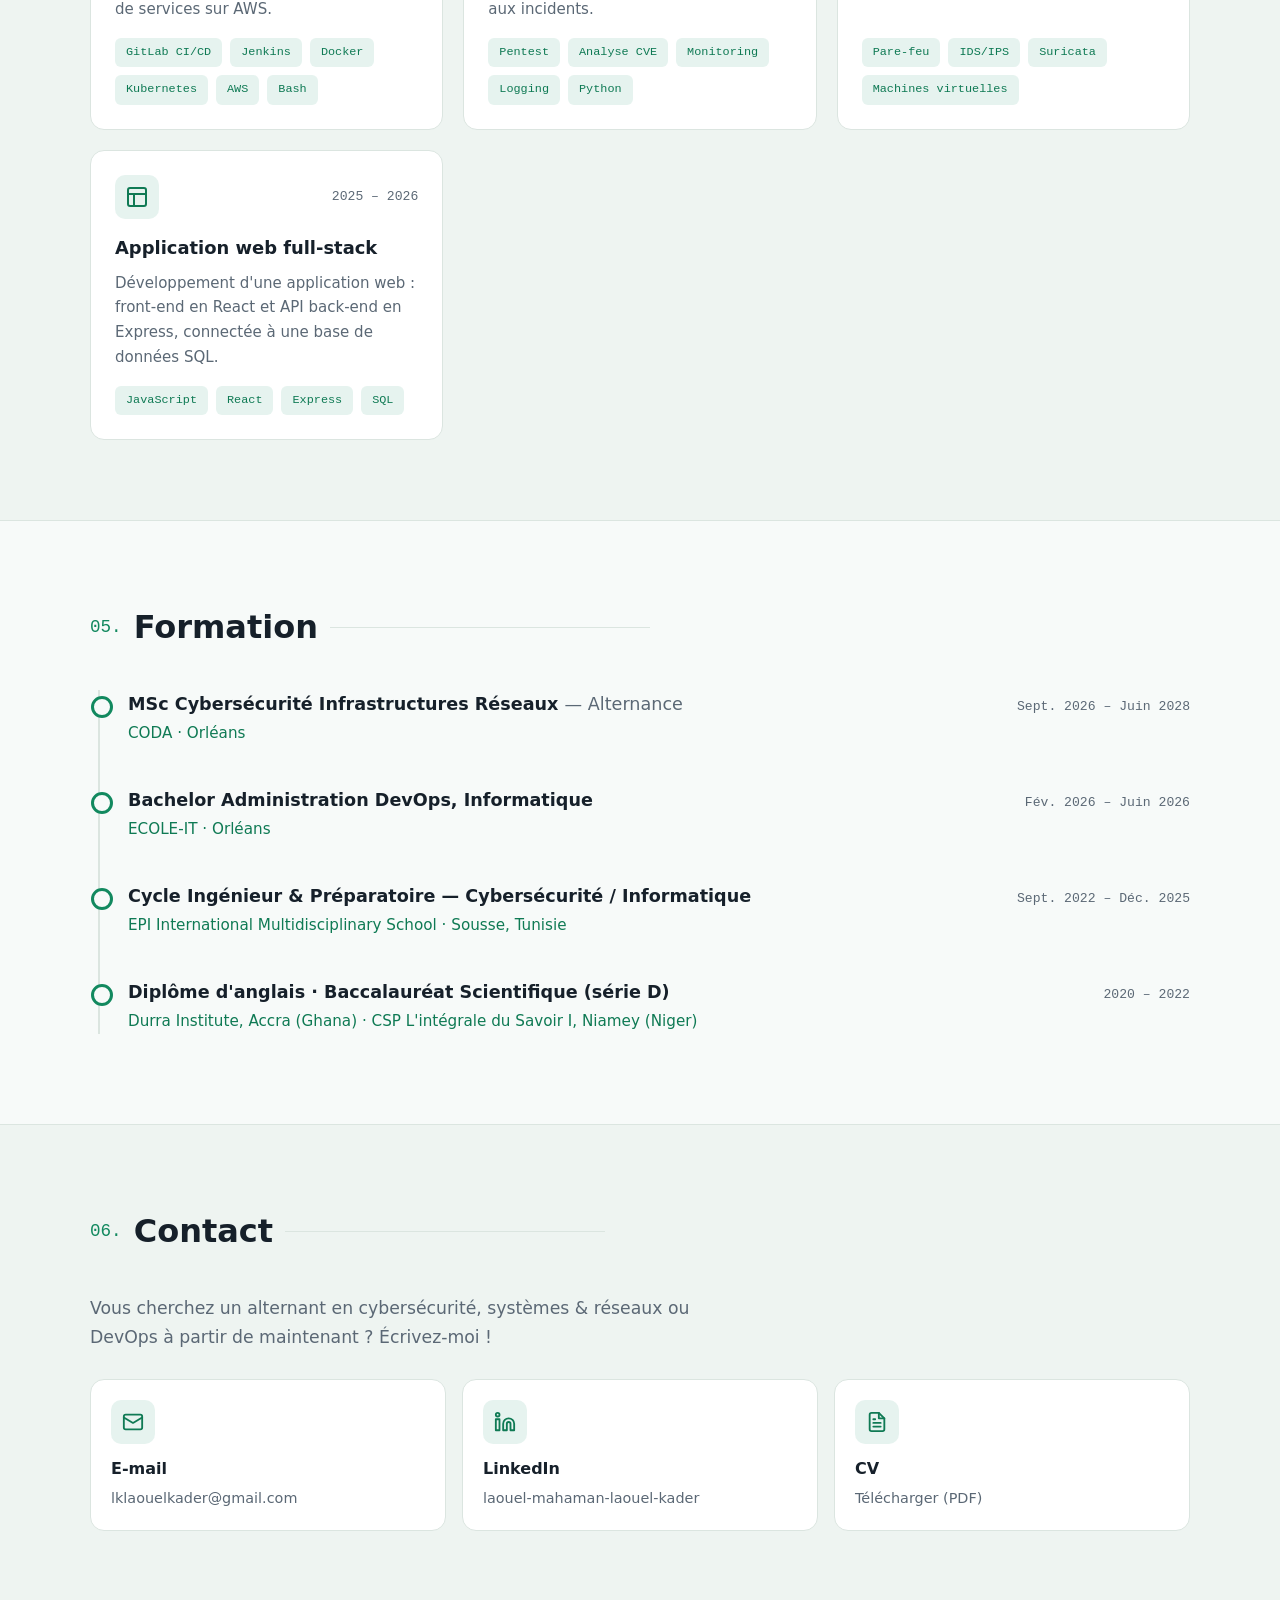
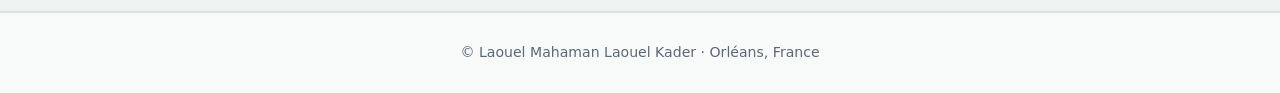
==== commit effc0a8a: "Update internship dates in index.html" ====
--- a/index.html
+++ b/index.html
@@ -150,7 +150,7 @@
           <li>
             <div class="tl-head">
               <h3>Assistant Administrateur Système <span class="muted">— Stage</span></h3>
-              <span class="date">Juil. 2025 – Août 2025</span>
+              <span class="date">Mai. 2025 – Août 2025</span>
             </div>
             <p class="org">Banque de l'Habitat du Niger · Niamey, Niger</p>
             <ul class="bullets">
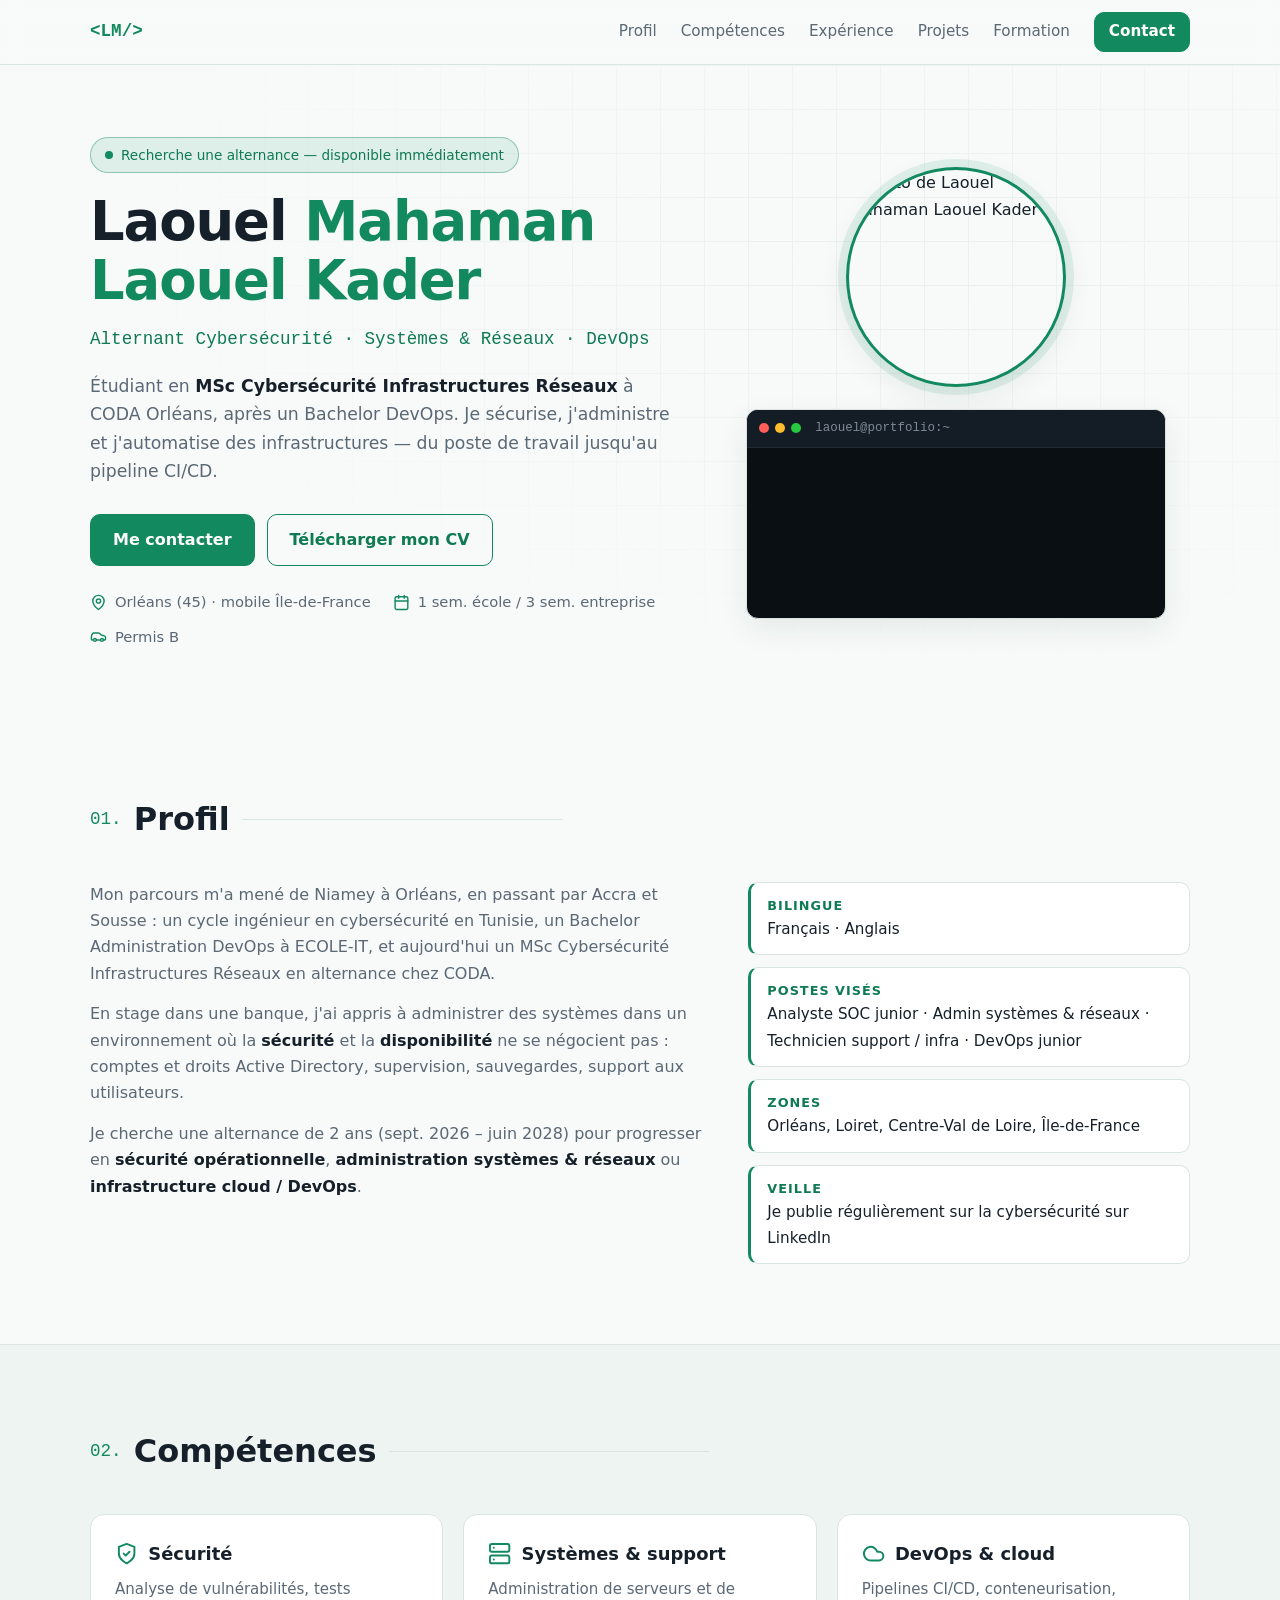
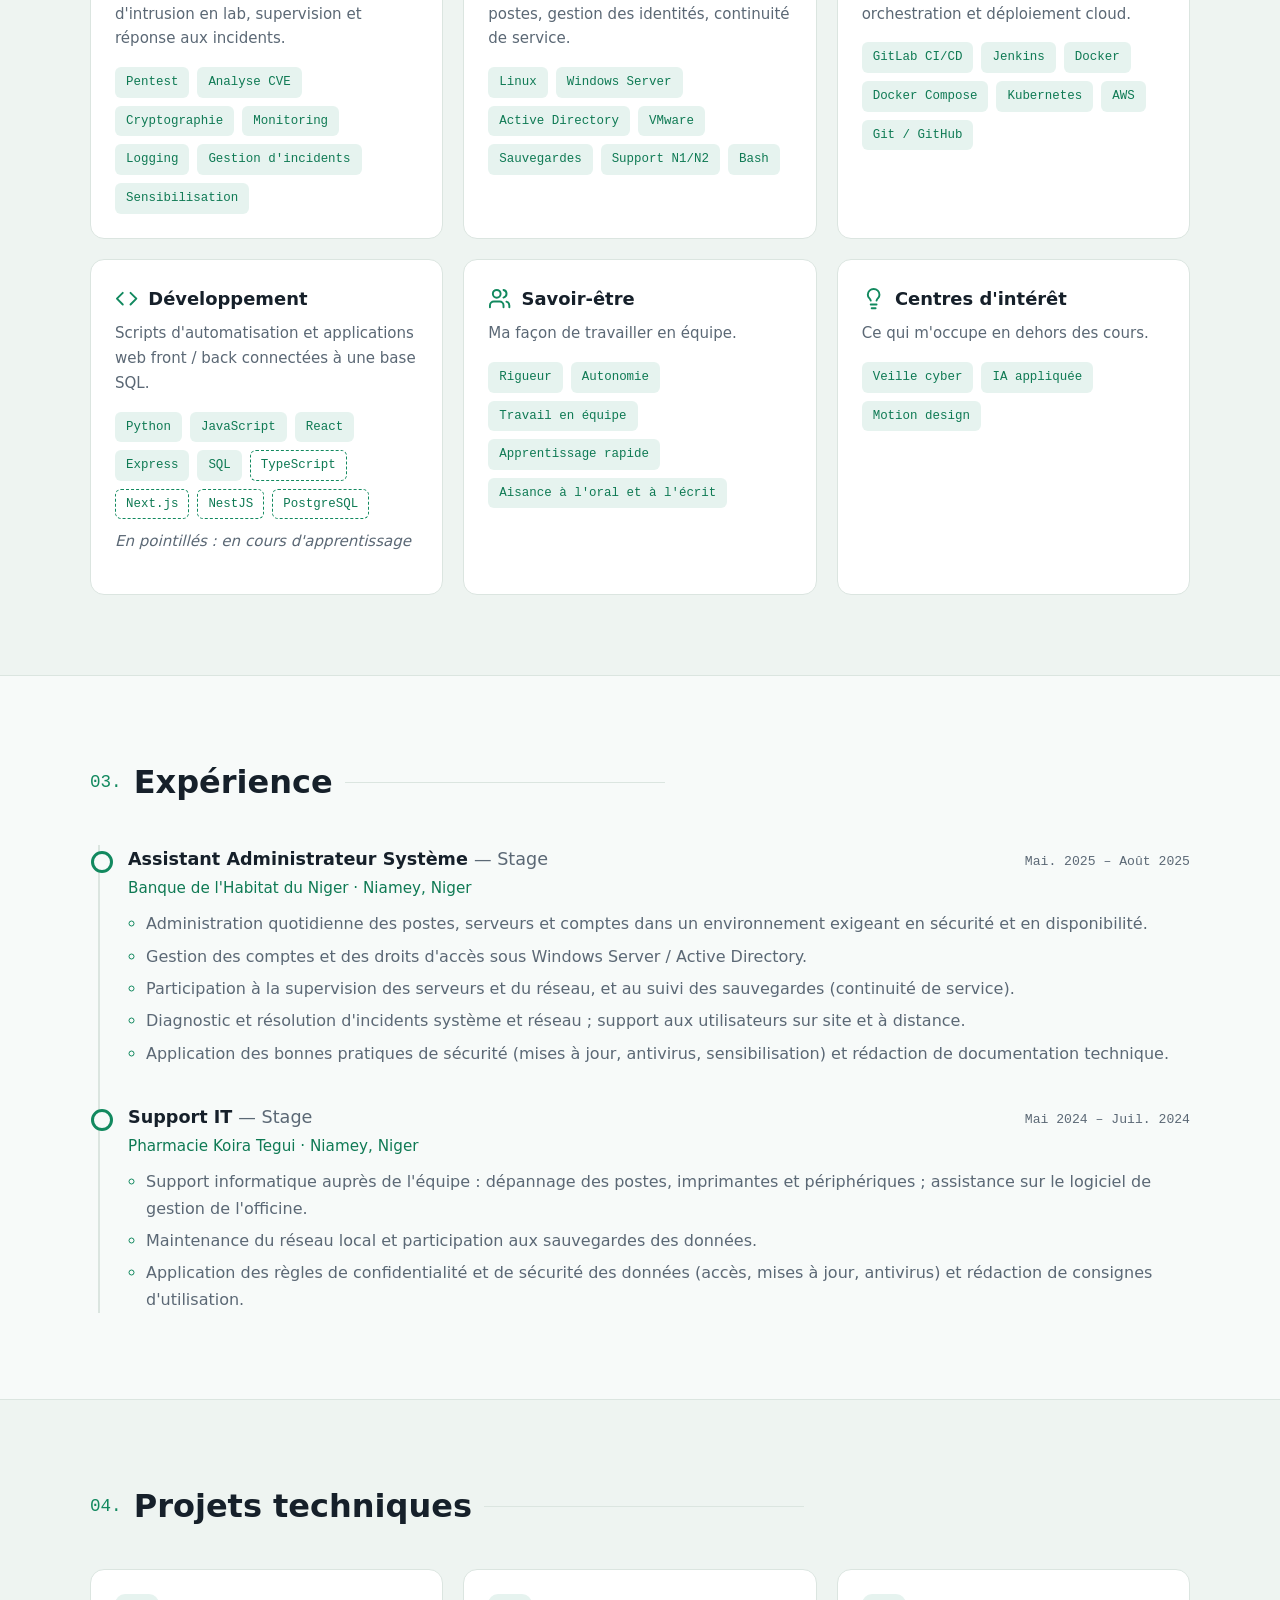
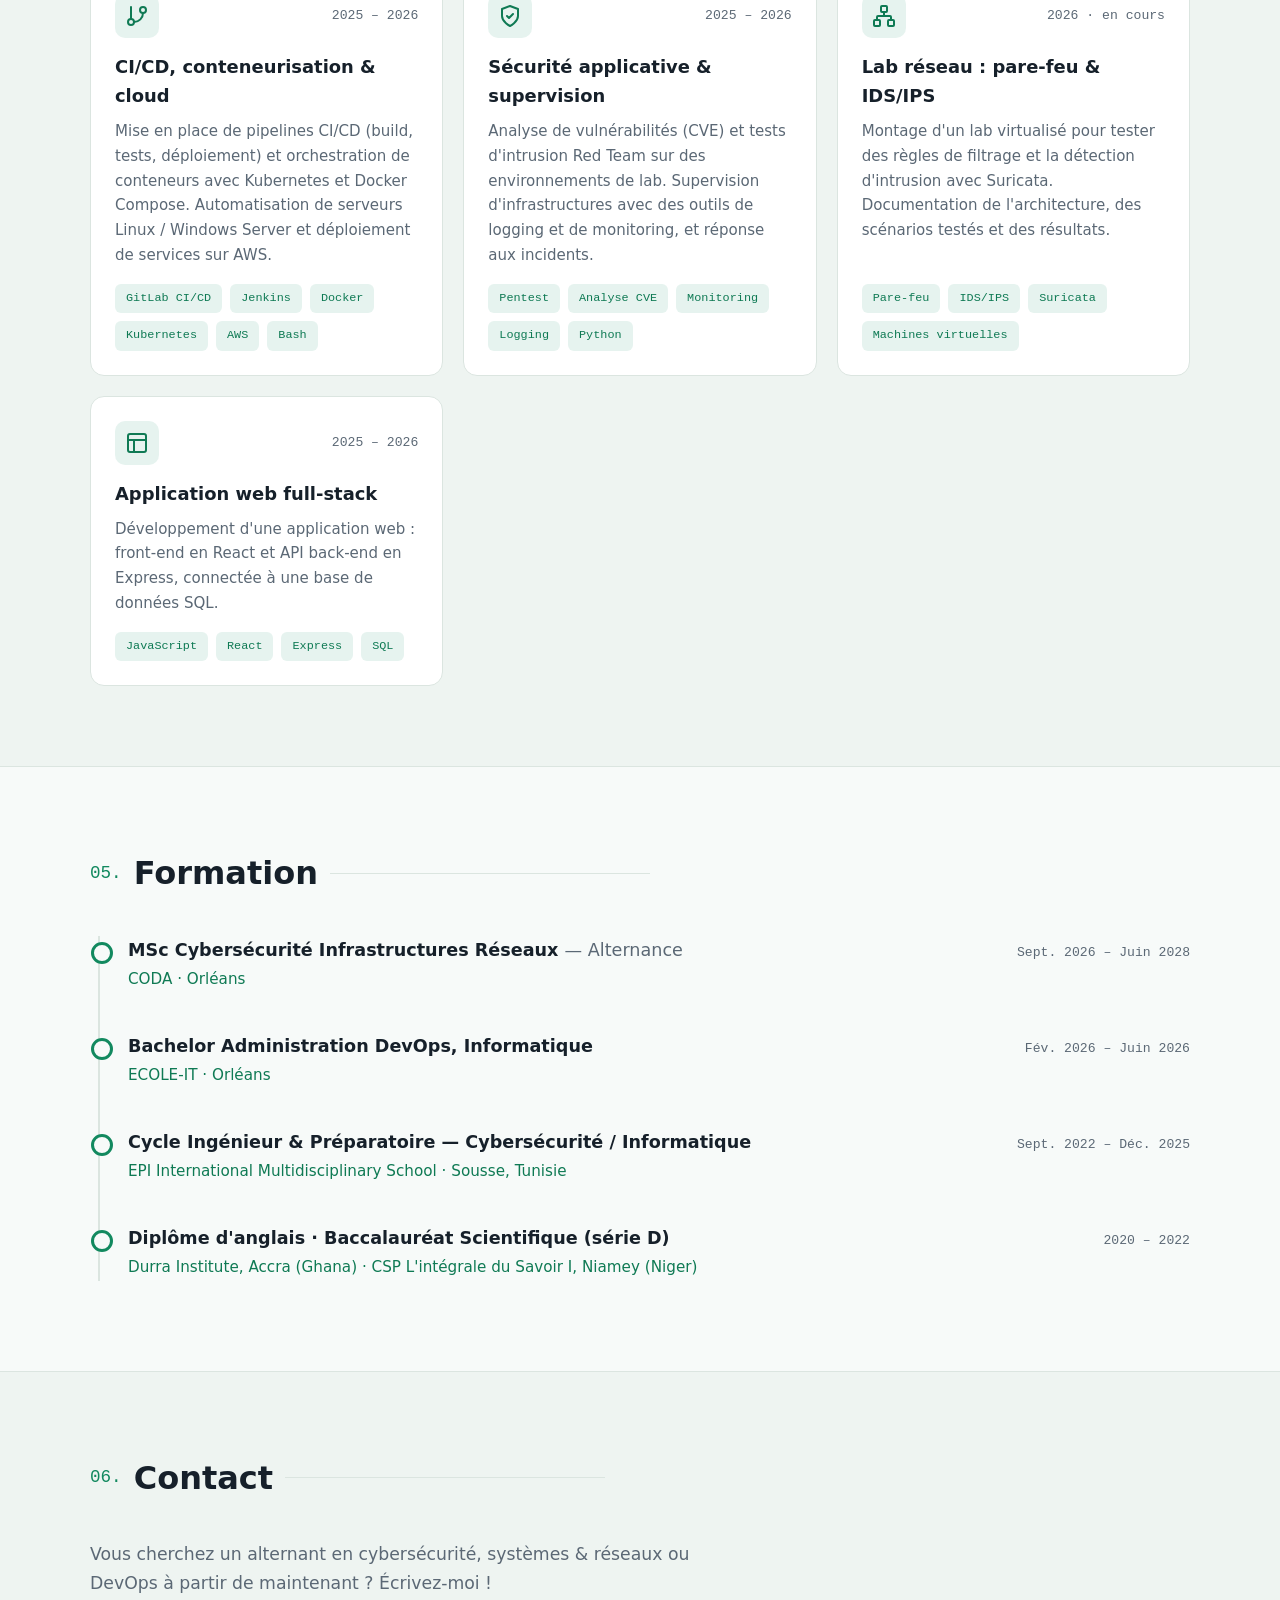
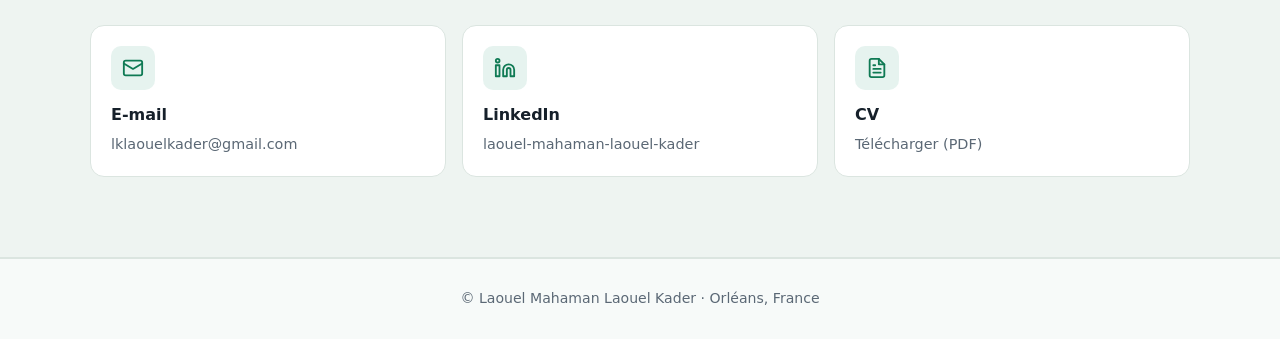
==== commit 34690542: "Add IT Support internship details to index.html" ====
--- a/index.html
+++ b/index.html
@@ -161,6 +161,19 @@
               <li>Application des bonnes pratiques de sécurité (mises à jour, antivirus, sensibilisation) et rédaction de documentation technique.</li>
             </ul>
           </li>
+
+                    <li>
+            <div class="tl-head">
+              <h3>Support IT <span class="muted">— Stage</span></h3>
+              <span class="date">Mai 2024 – Juil. 2024</span>
+            </div>
+            <p class="org">Pharmacie Koira Tegui · Niamey, Niger</p>
+            <ul class="bullets">
+              <li>Support informatique auprès de l'équipe : dépannage des postes, imprimantes et périphériques ; assistance sur le logiciel de gestion de l'officine.</li>
+              <li>Maintenance du réseau local et participation aux sauvegardes des données.</li>
+              <li>Application des règles de confidentialité et de sécurité des données (accès, mises à jour, antivirus) et rédaction de consignes d'utilisation.</li>
+            </ul>
+          </li>
         </ol>
       </div>
     </section>
